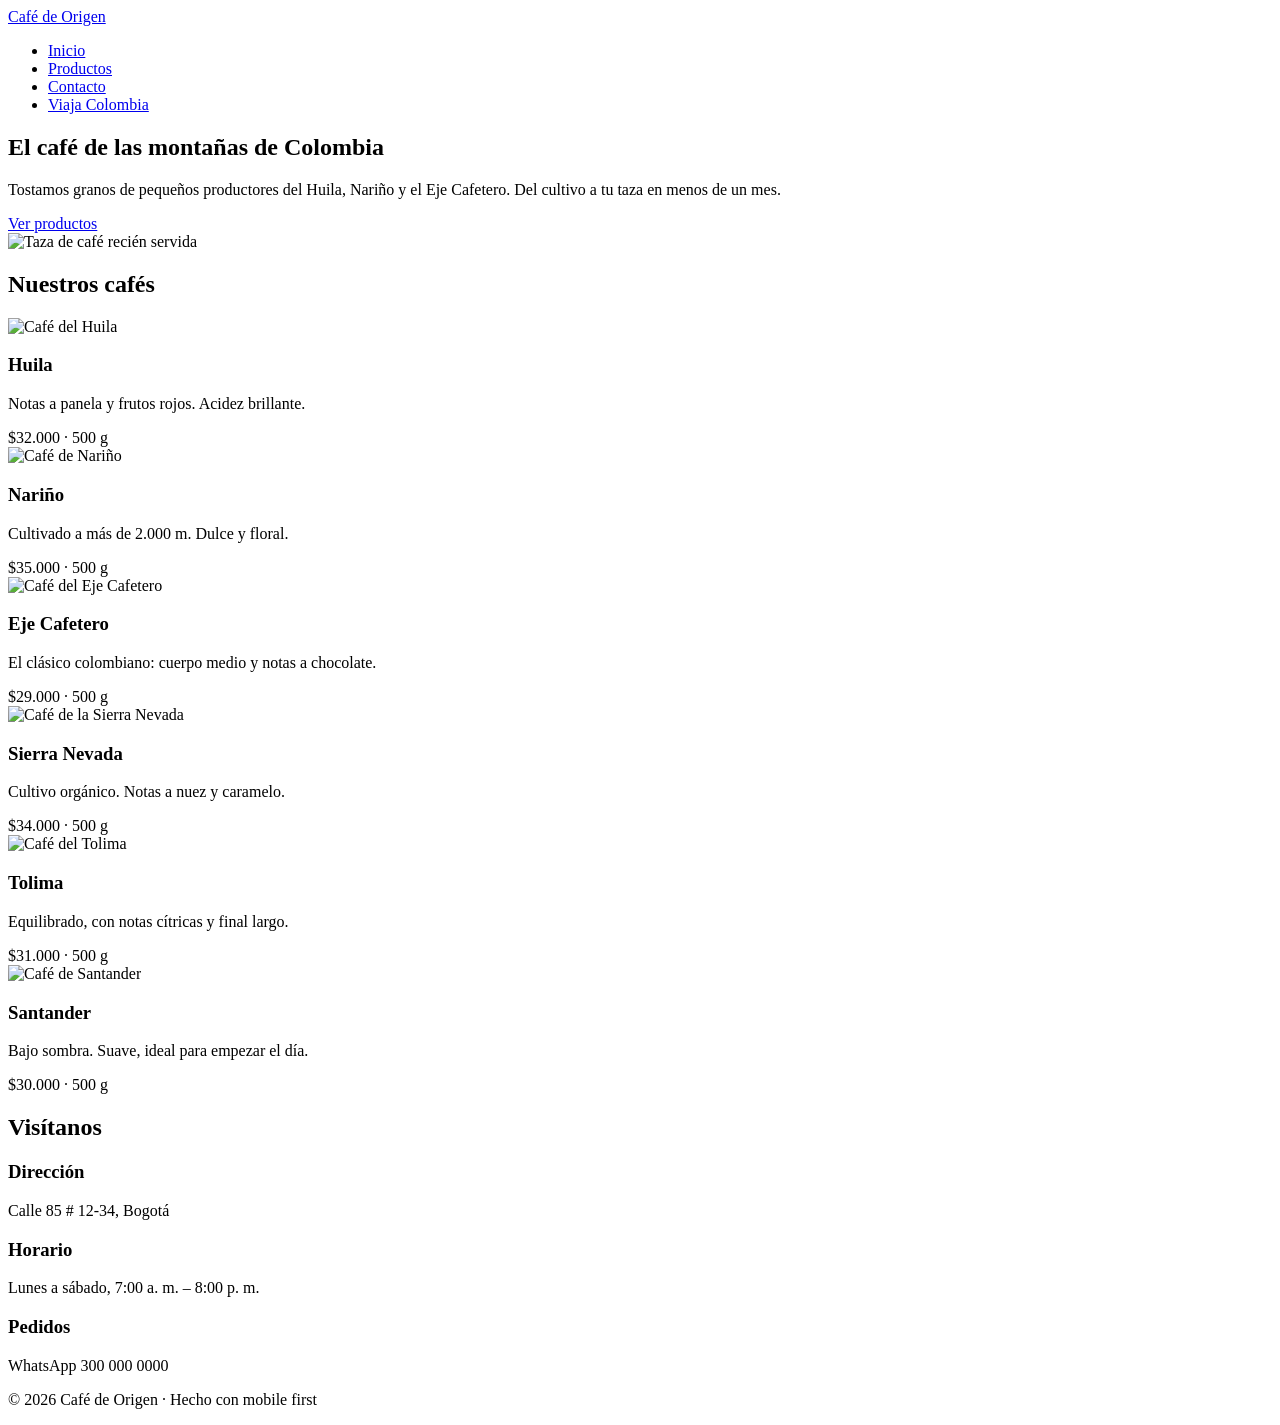
==== index.html @ e45d6401 "Preparacion" ====
<!DOCTYPE html>
<html lang="es">

<head>
    <meta charset="UTF-8">
    <meta name="viewport" content="width=device-width, initial-scale=1.0">
    <title>Café de Origen</title>
    <link rel="stylesheet" href="css/styles.css">
</head>

<body>
    <!-- ENCABEZADO -->
    <header class="header">
        <div class="contenedor header__contenido">
            <a href="#inicio" class="logo"> Café de Origen</a>
            <nav>
                <ul class="nav__lista">
                    <li><a href="#inicio">Inicio</a></li>
                    <li><a href="#productos">Productos</a></li>
                    <li><a href="#contacto">Contacto</a></li>
                    <li><a href="viajacolombia/index.html" class="nav__destacado">Viaja
                            Colombia</a></li>
                </ul>
            </nav>
        </div>
    </header>
    <main>
        <!-- HERO -->
        <section class="hero" id="inicio">
            <div class="contenedor hero__contenido">
                <div class="hero__texto">
                    <h1>El café de las montañas de Colombia</h1>
                    <p>Tostamos granos de pequeños productores del Huila, Nariño y el Eje
                        Cafetero. Del cultivo a tu taza en menos de un mes.</p>
                    <a href="#productos" class="boton">Ver productos</a>
                </div>
                <img class="hero__imagen" src="https://placehold.co/800x600/4b2e2a/f7f1e8.png?text=Cafe+de+Origen" alt="Taza de
café recién servida">
            </div>
        </section>
        <!-- PRODUCTOS -->
        <section class="productos" id="productos">
            <div class="contenedor">
                <h2>Nuestros cafés</h2>
                <div class="tarjetas">
                    <article class="tarjeta">
                        <img src="https://placehold.co/600x400/6b4226/f7f1e8.png?text=Huila" alt="Café del Huila">
                        <div class="tarjeta__cuerpo">
                            <h3>Huila</h3>
                            <p>Notas a panela y frutos rojos. Acidez brillante.</p>
                            <span class="precio">$32.000 · 500 g</span>
                        </div>
                    </article>
                    <article class="tarjeta">
                        <img src="https://placehold.co/600x400/6b4226/f7f1e8.png?text=Narino" alt="Café de Nariño">
                        <div class="tarjeta__cuerpo">
                            <h3>Nariño</h3>
                            <p>Cultivado a más de 2.000 m. Dulce y floral.</p>
                            <span class="precio">$35.000 · 500 g</span>
                        </div>
                    </article>
                    <article class="tarjeta">
                        <img src="https://placehold.co/600x400/6b4226/f7f1e8.png?text=Eje+Cafetero" alt="Café del
Eje Cafetero">
                        <div class="tarjeta__cuerpo">
                            <h3>Eje Cafetero</h3>
                            <p>El clásico colombiano: cuerpo medio y notas a chocolate.</p>
                            <span class="precio">$29.000 · 500 g</span>
                        </div>
                    </article>
                    <article class="tarjeta">
                        <img src="https://placehold.co/600x400/6b4226/f7f1e8.png?text=Sierra+Nevada" alt="Café de
la Sierra Nevada">
                        <div class="tarjeta__cuerpo">
                            <h3>Sierra Nevada</h3>
                            <p>Cultivo orgánico. Notas a nuez y caramelo.</p>
                            <span class="precio">$34.000 · 500 g</span>
                        </div>
                    </article>
                    <article class="tarjeta">
                        <img src="https://placehold.co/600x400/6b4226/f7f1e8.png?text=Tolima" alt="Café del Tolima">
                        <div class="tarjeta__cuerpo">
                            <h3>Tolima</h3>
                            <p>Equilibrado, con notas cítricas y final largo.</p>
                            <span class="precio">$31.000 · 500 g</span>
                        </div>
                    </article>
                    <article class="tarjeta">
                        <img src="https://placehold.co/600x400/6b4226/f7f1e8.png?text=Santander"
                            alt="Café de Santander">
                        <div class="tarjeta__cuerpo">
                            <h3>Santander</h3>
                            <p>Bajo sombra. Suave, ideal para empezar el día.</p>
                            <span class="precio">$30.000 · 500 g</span>
                        </div>
                    </article>
                </div>
            </div>
        </section>
        <!-- CONTACTO -->
        <section class="contacto" id="contacto">
            <div class="contenedor">
                <h2>Visítanos</h2>
                <div class="contacto__grid">
                    <div class="contacto__bloque">
                        <h3>Dirección</h3>
                        <p>Calle 85 # 12-34, Bogotá</p>
                    </div>
                    <div class="contacto__bloque">
                        <h3>Horario</h3>
                        <p>Lunes a sábado, 7:00 a. m. – 8:00 p. m.</p>
                    </div>
                    <div class="contacto__bloque">
                        <h3>Pedidos</h3>
                        <p>WhatsApp 300 000 0000</p>
                    </div>
                </div>
            </div>
        </section>
    </main>
    <!-- PIE DE PÁGINA -->
    <footer class="footer">
        <p>© 2026 Café de Origen · Hecho con mobile first</p>
    </footer>
</body>

</html>
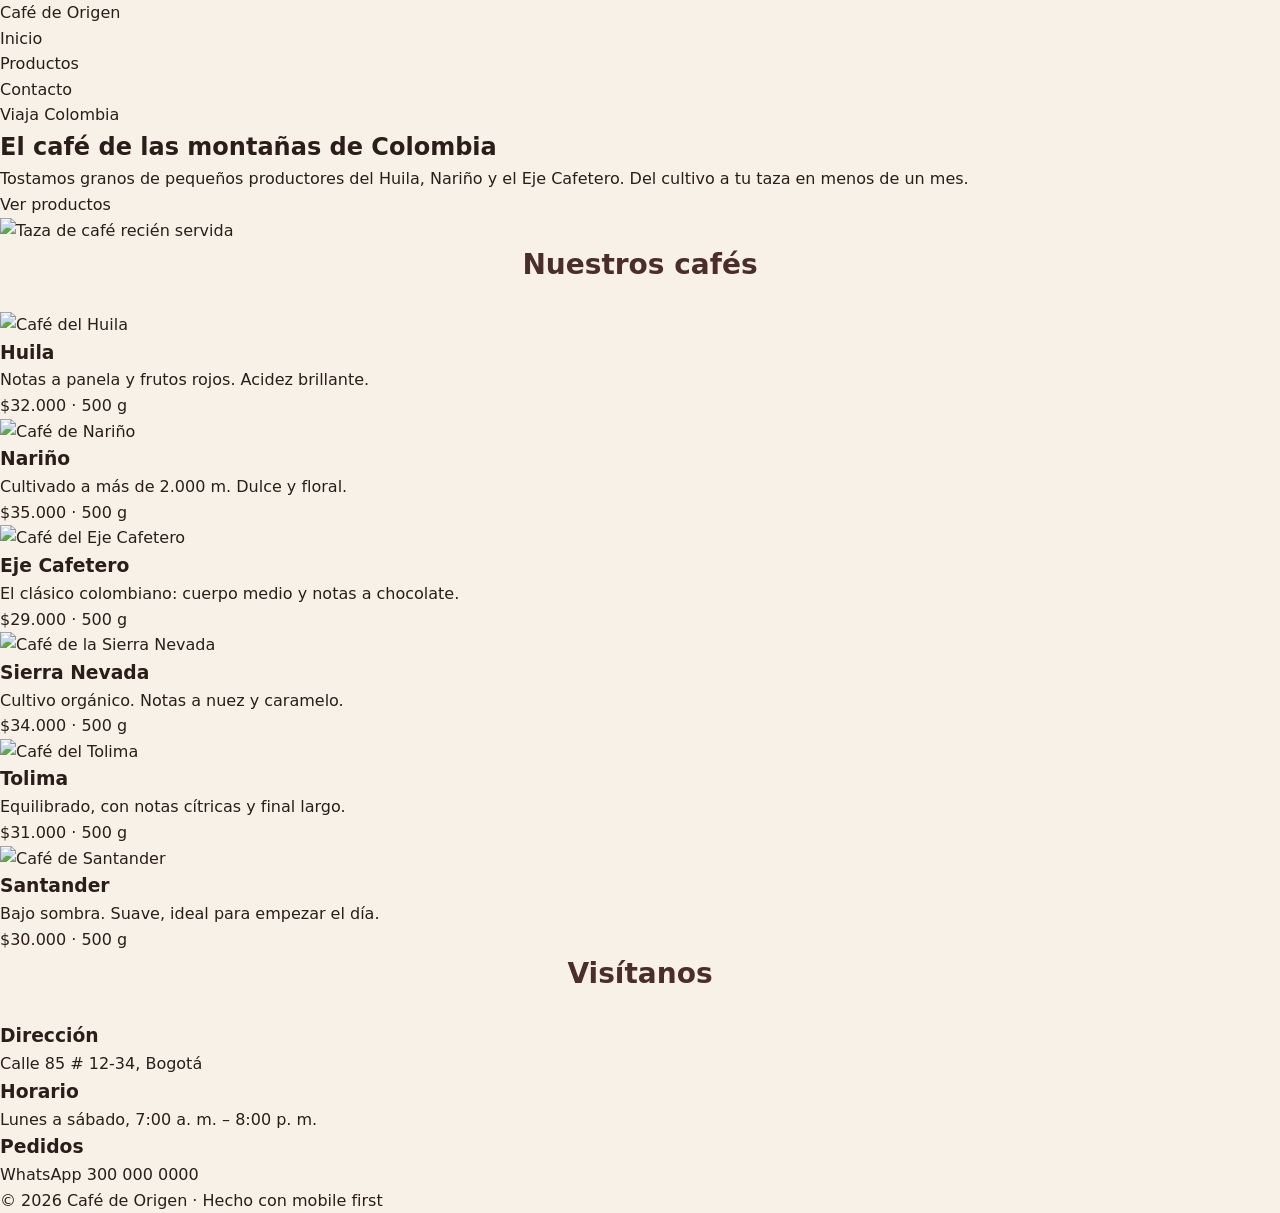
==== commit 059beb50: "Parte 4" ====
--- a/index.html
+++ b/index.html
@@ -5,11 +5,10 @@
     <meta charset="UTF-8">
     <meta name="viewport" content="width=device-width, initial-scale=1.0">
     <title>Café de Origen</title>
-    <link rel="stylesheet" href="css/styles.css">
+    <link rel="stylesheet" href="css/style.css">
 </head>
 
 <body>
-    <!-- ENCABEZADO -->
     <header class="header">
         <div class="contenedor header__contenido">
             <a href="#inicio" class="logo"> Café de Origen</a>
--- a/css/style.css
+++ b/css/style.css
@@ -0,0 +1,30 @@
+/* ===== PASO 3: Reset y box-sizing ===== */
+* {
+ box-sizing: border-box;
+ margin: 0;
+ padding: 0;
+}
+html {
+ font-size: 100%; /* 1rem = 16px (tamaño del navegador) */
+ scroll-behavior: smooth;
+}
+body {
+ font-family: system-ui, "Segoe UI", Roboto, Arial, sans-serif;
+ font-size: 1rem;
+ line-height: 1.6;
+ color: #2b1d1a;
+ background-color: #f7f1e8;
+}
+a {
+ color: inherit;
+ text-decoration: none;
+}
+ul {
+ list-style: none;
+}
+h2 {
+ font-size: 1.75rem;
+ color: #4b2e2a;
+ text-align: center;
+ margin-bottom: 1.5rem;
+}
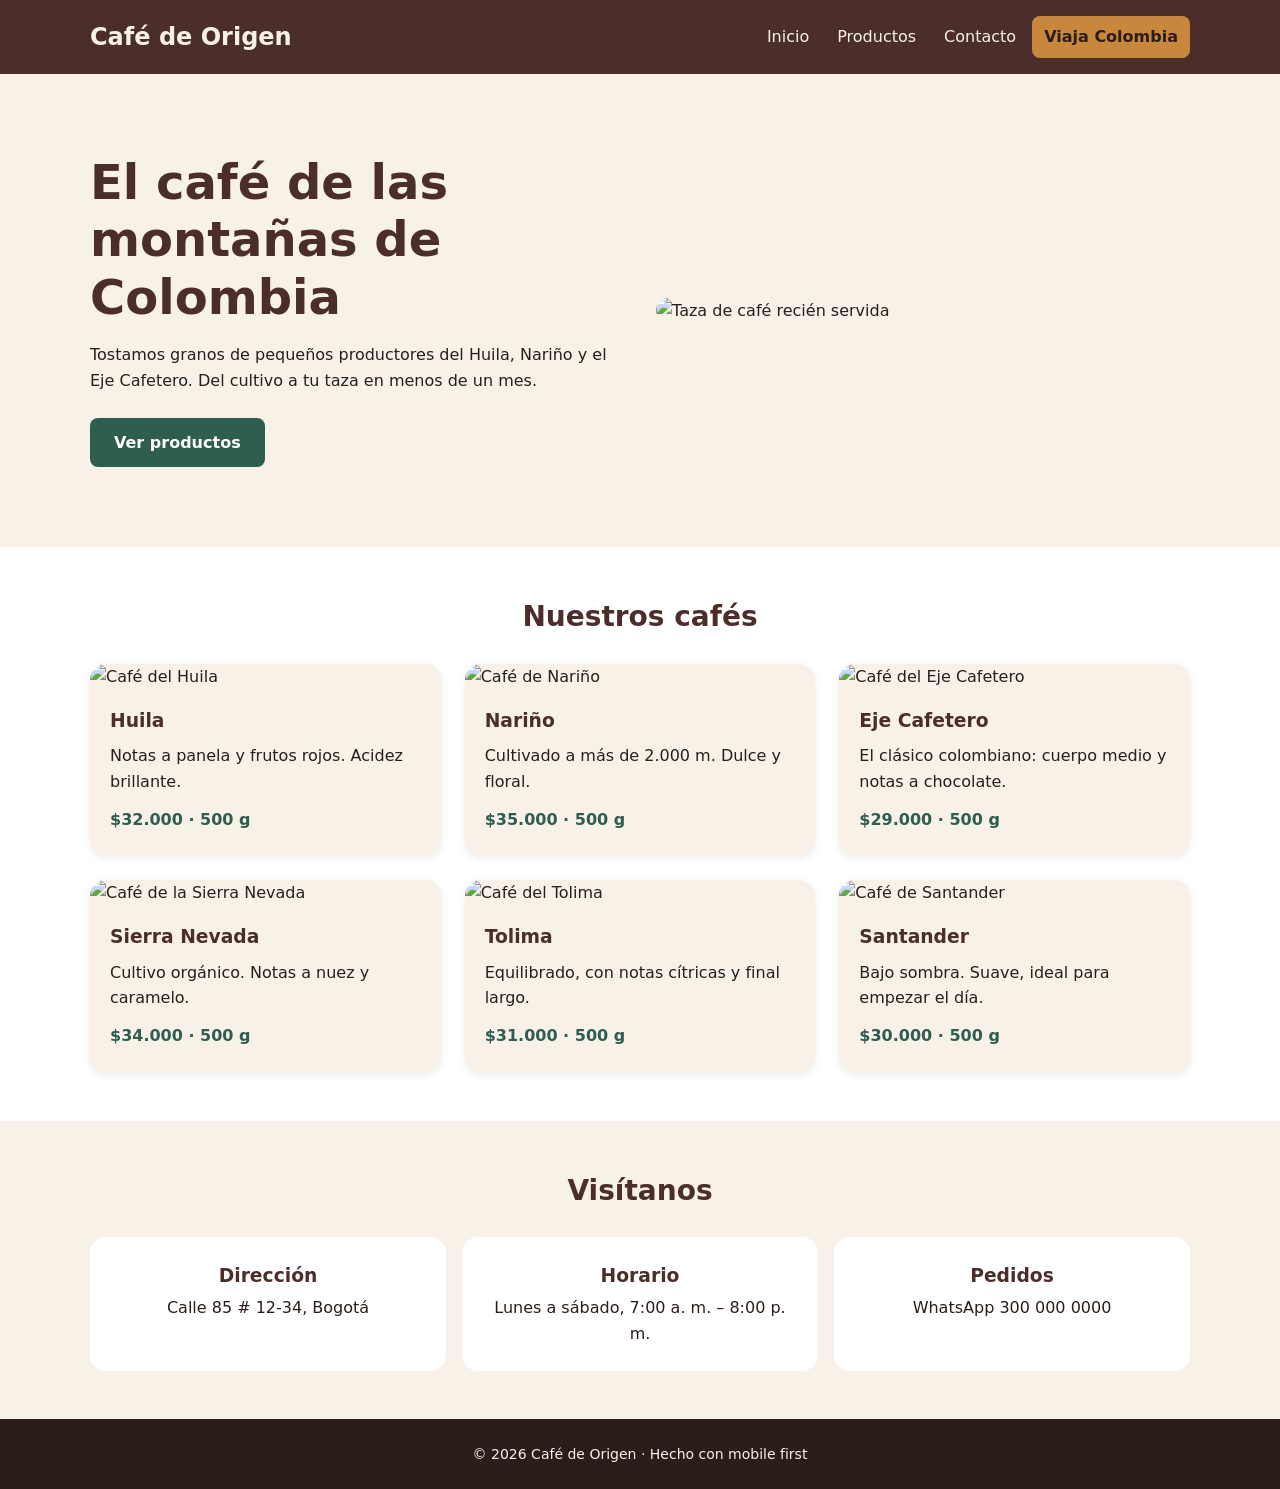
==== commit 394e356d: "Final" ====
--- a/index.html
+++ b/index.html
@@ -6,12 +6,15 @@
     <meta name="viewport" content="width=device-width, initial-scale=1.0">
     <title>Café de Origen</title>
     <link rel="stylesheet" href="css/style.css">
+    <script src="js/script.js" defer></script>
 </head>
 
 <body>
     <header class="header">
         <div class="contenedor header__contenido">
             <a href="#inicio" class="logo"> Café de Origen</a>
+            <button class="menu-boton" aria-label="Abrir
+menú">☰</button>
             <nav>
                 <ul class="nav__lista">
                     <li><a href="#inicio">Inicio</a></li>
--- a/css/style.css
+++ b/css/style.css
@@ -1,30 +1,262 @@
 /* ===== PASO 3: Reset y box-sizing ===== */
 * {
- box-sizing: border-box;
- margin: 0;
- padding: 0;
-}
+    box-sizing: border-box;
+    margin: 0;
+    padding: 0;
+}
+
 html {
- font-size: 100%; /* 1rem = 16px (tamaño del navegador) */
- scroll-behavior: smooth;
-}
+    font-size: 100%;
+    /* 1rem = 16px (tamaño del navegador) */
+    scroll-behavior: smooth;
+}
+
 body {
- font-family: system-ui, "Segoe UI", Roboto, Arial, sans-serif;
- font-size: 1rem;
- line-height: 1.6;
- color: #2b1d1a;
- background-color: #f7f1e8;
-}
+    font-family: system-ui, "Segoe UI", Roboto, Arial, sans-serif;
+    font-size: 1rem;
+    line-height: 1.6;
+    color: #2b1d1a;
+    background-color: #f7f1e8;
+}
+
 a {
- color: inherit;
- text-decoration: none;
-}
+    color: inherit;
+    text-decoration: none;
+}
+
 ul {
- list-style: none;
-}
+    list-style: none;
+}
+
 h2 {
- font-size: 1.75rem;
- color: #4b2e2a;
- text-align: center;
- margin-bottom: 1.5rem;
-}
+    font-size: 1.75rem;
+    color: #4b2e2a;
+    text-align: center;
+    margin-bottom: 1.5rem;
+}
+
+img {
+    max-width: 100%;
+    height: auto;
+    display: block;
+}
+
+.contenedor {
+    width: 90%;
+    max-width: 1100px;
+    margin: 0 auto;
+}
+
+/* ===== PASO 7: Encabezado y menú (móvil) ===== */
+.header {
+    background-color: #4b2e2a;
+    color: #f7f1e8;
+    padding: 1rem 0;
+}
+
+.header__contenido {
+    display: flex;
+    flex-direction: column;
+    align-items: center;
+    gap: 1rem;
+}
+
+.logo {
+    font-size: 1.5rem;
+    font-weight: 700;
+}
+
+.nav__lista {
+    display: flex;
+    flex-direction: column;
+    align-items: center;
+    gap: 0.5rem;
+}
+
+.nav__lista a {
+    display: block;
+    padding: 0.5rem 1rem;
+    border-radius: 0.5rem;
+}
+
+.nav__lista a:hover {
+    background-color: rgba(255, 255, 255, 0.15);
+}
+
+.nav__destacado {
+    background-color: #c8873d;
+    color: #2b1d1a;
+    font-weight: 700;
+}
+
+/* ===== PASO 8: Hero (móvil) ===== */
+.hero {
+    padding: 3rem 0;
+}
+
+.hero__contenido {
+    display: grid;
+    gap: 2rem;
+}
+
+.hero h1 {
+    font-size: 2rem;
+    line-height: 1.2;
+    color: #4b2e2a;
+    margin-bottom: 1rem;
+}
+
+.hero p {
+    margin-bottom: 1.5rem;
+}
+
+.boton {
+    display: inline-block;
+    background-color: #2f5d50;
+    color: #ffffff;
+    padding: 0.75rem 1.5rem;
+    border-radius: 0.5rem;
+    font-weight: 700;
+}
+
+.hero__imagen {
+    border-radius: 1rem;
+}
+
+/* ===== PASO 9: Tarjetas de productos (móvil: 1 columna) ===== */
+.productos {
+    background-color: #ffffff;
+    padding: 3rem 0;
+}
+
+.tarjetas {
+    display: grid;
+    grid-template-columns: 1fr;
+    gap: 1.5rem;
+}
+
+.tarjeta {
+    background-color: #f7f1e8;
+    border-radius: 1rem;
+    overflow: hidden;
+    box-shadow: 0 2px 8px rgba(0, 0, 0, 0.08);
+}
+
+.tarjeta__cuerpo {
+    padding: 1rem 1.25rem 1.5rem;
+}
+
+.tarjeta h3 {
+    color: #4b2e2a;
+    margin-bottom: 0.5rem;
+}
+
+.precio {
+    display: block;
+    margin-top: 0.75rem;
+    font-weight: 700;
+    color: #2f5d50;
+}
+
+/* ===== PASO 10: Contacto y pie de página (móvil) ===== */
+.contacto {
+    padding: 3rem 0;
+}
+
+.contacto__grid {
+    display: flex;
+    flex-direction: column;
+    gap: 1rem;
+}
+
+.contacto__bloque {
+    background-color: #ffffff;
+    padding: 1.5rem;
+    border-radius: 1rem;
+    text-align: center;
+}
+
+.contacto__bloque h3 {
+    color: #4b2e2a;
+    margin-bottom: 0.25rem;
+}
+
+.footer {
+    background-color: #2b1d1a;
+    color: #f7f1e8;
+    text-align: center;
+    padding: 1.5rem 0;
+    font-size: 0.875rem;
+}
+
+/* ===== PASO 12: Tablet (768px en adelante) ===== */
+@media (min-width: 768px) {
+    .header__contenido {
+        flex-direction: row;
+        justify-content: space-between;
+    }
+
+    .nav__lista {
+        flex-direction: row;
+        gap: 0.25rem;
+    }
+
+    .nav__lista a {
+        padding: 0.5rem 0.75rem;
+    }
+
+    .hero h1 {
+        font-size: 2.5rem;
+    }
+
+    .tarjetas {
+        grid-template-columns: repeat(2, 1fr);
+    }
+
+    .contacto__grid {
+        flex-direction: row;
+    }
+
+    .contacto__bloque {
+        flex: 1;
+    }
+    .menu-boton { display: none; }
+    .nav__lista {
+display: flex; }
+}
+
+/* ===== PASO 13: Escritorio (1024px en adelante) ===== */
+@media (min-width: 1024px) {
+    .hero {
+        padding: 5rem 0;
+    }
+
+    .hero__contenido {
+        grid-template-columns: 1fr 1fr;
+        align-items: center;
+    }
+
+    .hero h1 {
+        font-size: 3rem;
+    }
+
+    .tarjetas {
+        grid-template-columns: repeat(3, 1fr);
+    }
+}
+
+.nav__lista {
+    display: none;
+}
+
+.nav__lista.abierto {
+    display: flex;
+}
+
+.menu-boton {
+    display: none;
+}
+
+.nav__lista {
+    display: flex;
+}
